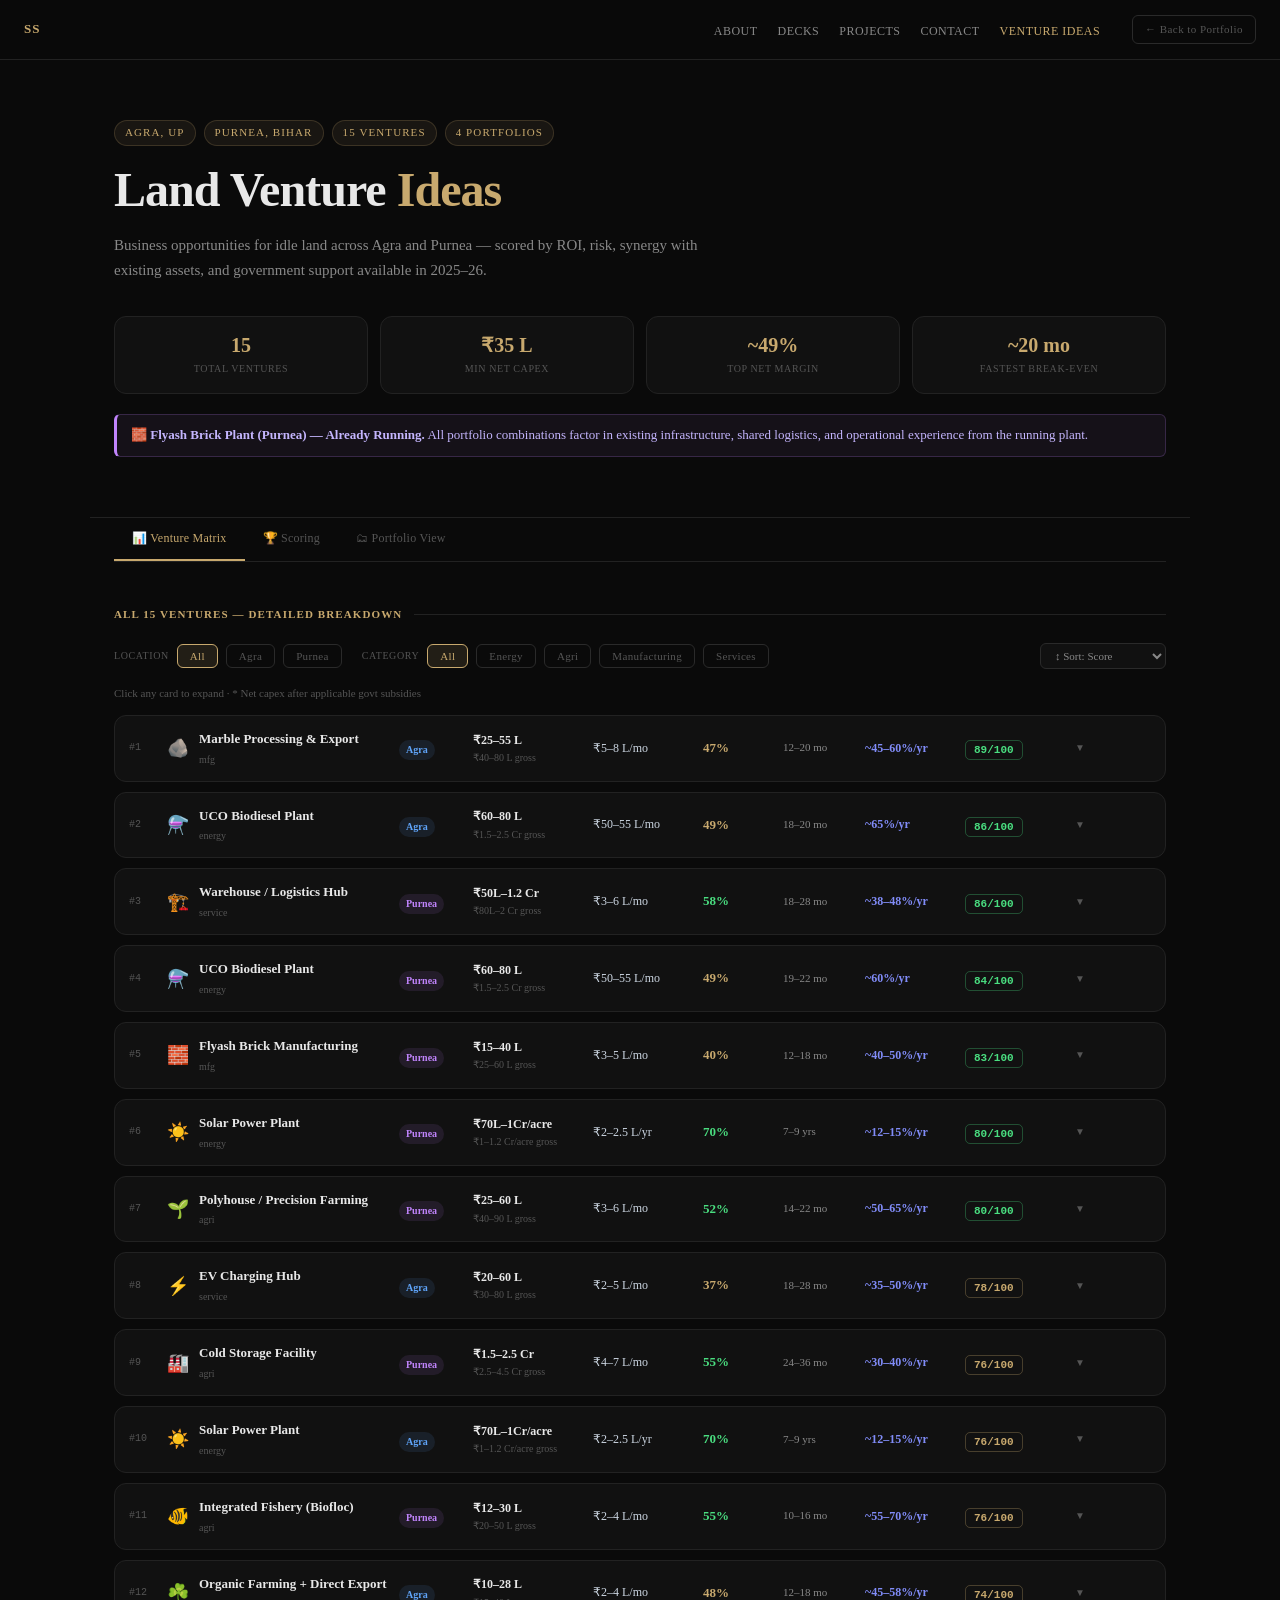
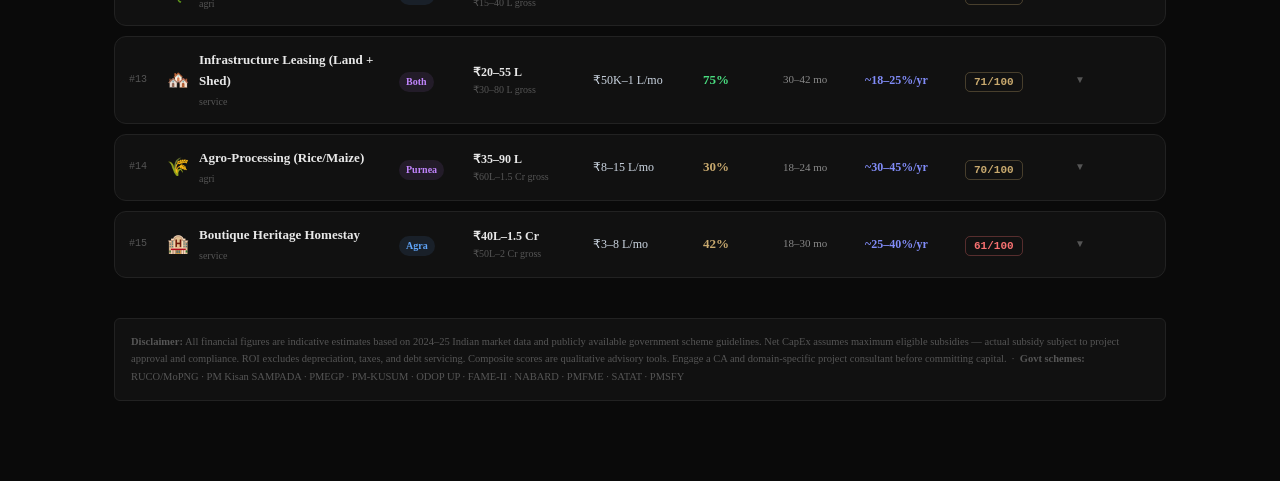
==== ventures.html @ 859bbc7e "ventures" ====
<!DOCTYPE html>
<html lang="en">
<head>
  <meta charset="UTF-8" />
  <meta name="viewport" content="width=device-width, initial-scale=1.0" />
  <title>Venture Ideas | Shreyas Singh</title>
  <meta name="description" content="Land venture opportunities — Agra & Purnea. Business ideas, financials, risks, and portfolio combinations." />
  <style>
    /* ── RESET & BASE — matching shreyassingh.in ── */
    *, *::before, *::after { box-sizing: border-box; margin: 0; padding: 0; }

    :root {
      --bg:       #0a0a0a;
      --surface:  #111111;
      --surface2: #181818;
      --border:   #222222;
      --border2:  #2a2a2a;
      --accent:   #c8a96e;   /* gold — matches SS site */
      --accent2:  #a0845a;
      --text:     #e8e8e8;
      --muted:    #888888;
      --dimmed:   #555555;
      --green:    #4ade80;
      --red:      #f87171;
      --blue:     #60a5fa;
      --purple:   #c084fc;
      --teal:     #2dd4bf;
      --orange:   #fb923c;
      --radius:   6px;
      --radius-lg:12px;
    }

    html { scroll-behavior: smooth; }

    body {
      background: var(--bg);
      color: var(--text);
      font-family: 'Georgia', 'Times New Roman', serif;
      line-height: 1.6;
      min-height: 100vh;
    }

    a { color: var(--accent); text-decoration: none; }
    a:hover { color: var(--text); }

    /* ── NAV — identical to main site ── */
    nav {
      position: fixed; top: 0; left: 0; right: 0; z-index: 100;
      background: rgba(10,10,10,0.96);
      backdrop-filter: blur(12px);
      border-bottom: 1px solid var(--border);
      display: flex; align-items: center;
      padding: 0 24px; height: 60px;
      gap: 32px;
    }

    .nav-logo {
      font-size: 13px; font-weight: 700; letter-spacing: 0.08em;
      color: var(--accent); text-transform: uppercase; white-space: nowrap;
    }

    .nav-links {
      display: flex; gap: 20px; list-style: none;
      margin-left: auto;
    }

    .nav-links a {
      font-size: 12px; color: var(--muted); letter-spacing: 0.04em;
      transition: color 0.2s; font-family: 'Georgia', serif;
      text-transform: uppercase;
    }
    .nav-links a:hover, .nav-links a.active { color: var(--text); }

    .nav-back {
      font-size: 11px; color: var(--dimmed);
      letter-spacing: 0.04em; border: 1px solid var(--border2);
      padding: 5px 12px; border-radius: var(--radius);
      transition: all 0.2s; white-space: nowrap;
    }
    .nav-back:hover { color: var(--accent); border-color: var(--accent); }

    /* ── HERO ── */
    .hero {
      padding: 120px 24px 60px;
      max-width: 1100px; margin: 0 auto;
      border-bottom: 1px solid var(--border);
    }

    .hero-tag {
      font-size: 11px; color: var(--accent);
      text-transform: uppercase; letter-spacing: 0.1em;
      margin-bottom: 16px; display: flex; gap: 8px; align-items: center;
      flex-wrap: wrap;
    }
    .hero-tag span {
      background: rgba(200,169,110,0.08);
      border: 1px solid rgba(200,169,110,0.2);
      padding: 3px 10px; border-radius: 100px;
    }

    .hero h1 {
      font-size: clamp(28px, 5vw, 48px);
      font-weight: 700; letter-spacing: -0.02em;
      line-height: 1.15; margin-bottom: 16px;
    }
    .hero h1 em { color: var(--accent); font-style: normal; }

    .hero-sub {
      font-size: 15px; color: var(--muted); max-width: 600px;
      line-height: 1.7; margin-bottom: 28px;
    }

    /* KPI strip */
    .kpi-strip {
      display: grid; grid-template-columns: repeat(4, 1fr);
      gap: 12px; margin-top: 32px;
    }
    .kpi-box {
      background: var(--surface);
      border: 1px solid var(--border);
      border-radius: var(--radius-lg);
      padding: 16px 14px; text-align: center;
    }
    .kpi-val {
      font-size: 20px; font-weight: 700; color: var(--accent);
      font-family: 'Georgia', serif; line-height: 1.2; margin-bottom: 4px;
    }
    .kpi-lbl { font-size: 10px; color: var(--dimmed); text-transform: uppercase; letter-spacing: 0.06em; }

    .flyash-note {
      margin-top: 20px;
      background: rgba(192,132,252,0.06);
      border: 1px solid rgba(192,132,252,0.2);
      border-left: 3px solid var(--purple);
      border-radius: var(--radius);
      padding: 10px 14px;
      font-size: 13px; color: #c4b5fd;
    }

    /* ── LAYOUT ── */
    .main { max-width: 1100px; margin: 0 auto; padding: 0 24px 80px; }

    /* ── SECTION HEADING ── */
    .section-hd {
      display: flex; align-items: center; gap: 12px;
      margin: 44px 0 20px;
    }
    .section-hd h2 {
      font-size: 11px; color: var(--accent);
      text-transform: uppercase; letter-spacing: 0.1em; font-weight: 700;
    }
    .section-hd::after {
      content: ''; flex: 1; height: 1px; background: var(--border);
    }

    /* ── FILTERS ── */
    .filters {
      display: flex; gap: 8px; flex-wrap: wrap; align-items: center;
      margin-bottom: 16px;
    }
    .filter-label { font-size: 10px; color: var(--dimmed); text-transform: uppercase; letter-spacing: 0.06em; }
    .filter-btn {
      background: transparent; border: 1px solid var(--border2);
      color: var(--dimmed); padding: 5px 12px; border-radius: var(--radius);
      font-size: 11px; cursor: pointer; font-family: 'Georgia', serif;
      transition: all 0.15s; letter-spacing: 0.03em;
    }
    .filter-btn:hover { color: var(--text); border-color: var(--border2); }
    .filter-btn.active {
      background: rgba(200,169,110,0.12);
      border-color: var(--accent); color: var(--accent);
    }
    .sort-select {
      background: var(--surface); border: 1px solid var(--border2);
      color: var(--muted); padding: 5px 10px; border-radius: var(--radius);
      font-size: 11px; font-family: 'Georgia', serif; cursor: pointer;
      margin-left: auto;
    }

    /* ── VENTURE CARDS ── */
    .venture-card {
      background: var(--surface);
      border: 1px solid var(--border);
      border-radius: var(--radius-lg);
      margin-bottom: 10px;
      overflow: hidden;
      transition: border-color 0.2s;
    }
    .venture-card:hover { border-color: var(--border2); }
    .venture-card.open { border-color: rgba(200,169,110,0.35); }

    .card-row {
      display: grid;
      grid-template-columns: 28px 22px 190px 64px 110px 100px 70px 72px 90px 100px 28px;
      gap: 0 10px;
      padding: 13px 14px;
      align-items: center;
      cursor: pointer;
      transition: background 0.15s;
    }
    .card-row:hover { background: rgba(255,255,255,0.02); }

    .card-rank { font-size: 10px; color: var(--dimmed); font-family: monospace; }
    .card-icon { font-size: 18px; line-height: 1; }
    .card-name { font-size: 13px; font-weight: 700; color: var(--text); margin-bottom: 2px; }
    .card-cat  { font-size: 10px; color: var(--dimmed); }

    .loc-pill {
      font-size: 10px; padding: 2px 7px; border-radius: 100px;
      font-weight: 600; display: inline-block;
    }
    .loc-agra   { background: rgba(96,165,250,0.1); color: var(--blue); }
    .loc-purnea { background: rgba(192,132,252,0.1); color: var(--purple); }

    .card-capex .primary { font-size: 12px; font-weight: 700; color: var(--text); }
    .card-capex .secondary { font-size: 10px; color: var(--dimmed); }

    .card-num { font-size: 12px; color: #cbd5e1; }

    .margin-val {
      font-size: 13px; font-weight: 700;
    }
    .margin-hi { color: var(--green); }
    .margin-md { color: var(--accent); }

    .be-val { font-size: 11px; color: var(--muted); }

    .score-badge {
      font-size: 11px; font-weight: 700; font-family: monospace;
      padding: 3px 8px; border-radius: 5px; border: 1px solid;
    }
    .score-hi  { color: var(--green);  border-color: rgba(74,222,128,0.3); }
    .score-mid { color: var(--accent); border-color: rgba(200,169,110,0.3); }
    .score-lo  { color: var(--red);    border-color: rgba(248,113,113,0.3); }

    .chevron {
      font-size: 10px; color: var(--dimmed);
      transition: transform 0.2s; user-select: none;
    }
    .chevron.open { transform: rotate(180deg); }

    /* ── EXPANDED DETAIL ── */
    .card-detail {
      display: none;
      padding: 0 14px 16px;
      border-top: 1px solid rgba(200,169,110,0.15);
    }
    .card-detail.open { display: block; }

    .detail-grid {
      display: grid; grid-template-columns: 1fr 1fr 1fr;
      gap: 14px; margin-top: 14px;
    }

    .detail-col-hd {
      font-size: 9px; text-transform: uppercase; letter-spacing: 0.08em;
      margin-bottom: 8px; font-weight: 700;
    }
    .detail-col-hd.fin  { color: #818cf8; }
    .detail-col-hd.risk { color: var(--red); }
    .detail-col-hd.mit  { color: var(--green); }

    .fin-row {
      display: flex; justify-content: space-between;
      padding: 4px 0; border-bottom: 1px solid rgba(255,255,255,0.04);
      font-size: 11.5px;
    }
    .fin-row .fl { color: var(--dimmed); }
    .fin-row .fv { color: var(--text); font-weight: 600; font-family: monospace; }

    .govt-chip {
      margin-top: 8px; background: rgba(251,191,36,0.07);
      border: 1px solid rgba(251,191,36,0.2);
      border-radius: var(--radius); padding: 7px 9px;
      font-size: 10.5px; color: #fbbf24; line-height: 1.5;
    }

    .risk-item, .mit-item {
      display: flex; gap: 6px; margin-bottom: 6px;
      padding: 7px 9px; border-radius: var(--radius);
      font-size: 11.5px; align-items: flex-start;
    }
    .risk-item { background: rgba(248,113,113,0.06); color: #fca5a5; }
    .risk-item .dot { color: var(--red); flex-shrink: 0; margin-top: 1px; }
    .mit-item  { background: rgba(74,222,128,0.06); color: #86efac; }
    .mit-item .dot  { color: var(--green); flex-shrink: 0; margin-top: 1px; }

    .synergy-chip {
      margin-top: 8px; background: rgba(96,165,250,0.06);
      border: 1px solid rgba(96,165,250,0.2);
      border-radius: var(--radius); padding: 7px 9px;
      font-size: 11px; color: #93c5fd; line-height: 1.5;
    }

    /* score breakdown */
    .score-breakdown {
      margin-top: 14px; background: rgba(255,255,255,0.02);
      border: 1px solid var(--border); border-radius: var(--radius);
      padding: 12px 14px;
    }
    .sb-hd { font-size: 9px; color: var(--dimmed); text-transform: uppercase; letter-spacing: 0.07em; margin-bottom: 10px; }
    .sb-grid { display: grid; grid-template-columns: repeat(3,1fr); gap: 10px; }
    .sb-item-lbl {
      display: flex; justify-content: space-between;
      font-size: 9px; color: var(--dimmed); margin-bottom: 3px;
    }
    .bar-track { height: 4px; background: rgba(255,255,255,0.07); border-radius: 2px; overflow: hidden; }
    .bar-fill { height: 100%; border-radius: 2px; transition: width 0.5s ease; }

    /* ── PORTFOLIO SECTION ── */
    .portfolio-grid { display: grid; grid-template-columns: 1fr 1fr; gap: 14px; }

    .pf-card {
      background: var(--surface);
      border: 1px solid var(--border);
      border-radius: var(--radius-lg);
      overflow: hidden; cursor: pointer;
      transition: border-color 0.2s;
    }
    .pf-card:hover { border-color: var(--border2); }

    .pf-header { padding: 16px; }
    .pf-loc { font-size: 10px; text-transform: uppercase; letter-spacing: 0.07em; font-weight: 700; margin-bottom: 3px; }
    .pf-name { font-size: 16px; font-weight: 700; color: var(--text); margin-bottom: 4px; }
    .pf-sub  { font-size: 11px; color: var(--dimmed); }
    .pf-ventures { display: flex; gap: 5px; flex-wrap: wrap; margin: 10px 0; }
    .pf-vtag {
      background: rgba(255,255,255,0.05); border: 1px solid rgba(255,255,255,0.08);
      border-radius: 5px; padding: 3px 8px; font-size: 10px; color: #94a3b8;
    }
    .pf-kpis {
      display: grid; grid-template-columns: repeat(4,1fr);
      border-top: 1px solid var(--border);
    }
    .pf-kpi { padding: 10px 8px; text-align: center; border-right: 1px solid var(--border); }
    .pf-kpi:last-child { border-right: none; }
    .pf-kpi-val { font-size: 11px; font-weight: 700; font-family: monospace; line-height: 1.3; }
    .pf-kpi-lbl { font-size: 9px; color: var(--dimmed); margin-top: 2px; }
    .pf-desc { padding: 12px 16px; font-size: 12px; color: var(--muted); line-height: 1.6; border-top: 1px solid var(--border); }
    .pf-why { padding: 0 16px 14px; }
    .pf-why-hd { font-size: 9px; text-transform: uppercase; letter-spacing: 0.07em; color: var(--dimmed); margin-bottom: 8px; }
    .pf-why-item {
      display: flex; gap: 6px; margin-bottom: 5px;
      font-size: 11.5px; color: #94a3b8; align-items: flex-start;
    }
    .pf-why-item::before { content: '→'; flex-shrink: 0; color: var(--accent); }

    /* ── MASTER STRATEGY ── */
    .master-box {
      margin-top: 20px;
      background: rgba(200,169,110,0.04);
      border: 1px solid rgba(200,169,110,0.2);
      border-left: 3px solid var(--accent);
      border-radius: var(--radius-lg);
      padding: 20px 22px;
    }
    .master-box h3 { font-size: 14px; color: var(--accent); margin-bottom: 8px; }
    .master-box p { font-size: 13px; color: var(--muted); line-height: 1.7; }
    .master-stats {
      display: grid; grid-template-columns: repeat(3,1fr);
      gap: 10px; margin-top: 16px;
    }
    .master-stat {
      background: var(--surface2); border: 1px solid var(--border);
      border-radius: var(--radius); padding: 10px; text-align: center;
    }
    .master-stat .val { font-size: 15px; font-weight: 700; color: var(--accent); font-family: monospace; }
    .master-stat .lbl { font-size: 9px; color: var(--dimmed); margin-top: 2px; text-transform: uppercase; }

    /* ── DISCLAIMER ── */
    .disclaimer {
      margin-top: 40px; padding: 14px 16px;
      background: var(--surface); border: 1px solid var(--border);
      border-radius: var(--radius); font-size: 10.5px; color: var(--dimmed); line-height: 1.7;
    }
    .disclaimer strong { color: var(--dimmed); }

    /* ── SCORING TAB ── */
    .score-rank-card {
      background: var(--surface); border: 1px solid var(--border);
      border-radius: var(--radius-lg); padding: 14px 16px; margin-bottom: 10px;
      display: flex; gap: 14px; align-items: center;
    }
    .score-ring {
      width: 48px; height: 48px; border-radius: 50%;
      display: flex; align-items: center; justify-content: center;
      flex-shrink: 0; position: relative;
    }
    .score-ring canvas { position: absolute; top: 0; left: 0; }
    .score-ring-inner {
      width: 36px; height: 36px; border-radius: 50%;
      background: var(--surface); display: flex; align-items: center;
      justify-content: center; font-size: 11px; font-weight: 700;
      font-family: monospace; position: relative; z-index: 2;
    }
    .sr-info { flex: 1; }
    .sr-title { display: flex; gap: 8px; align-items: center; margin-bottom: 8px; flex-wrap: wrap; }
    .sr-name { font-size: 14px; font-weight: 700; color: var(--text); }
    .sr-bars { display: grid; grid-template-columns: repeat(6,1fr); gap: 8px; }
    .sr-bar-lbl { font-size: 9px; color: var(--dimmed); margin-bottom: 3px; }
    .sr-roi { font-size: 12px; font-weight: 700; color: var(--muted); margin-left: auto; }

    /* ── TABS ── */
    .tab-nav {
      display: flex; gap: 0; border-bottom: 1px solid var(--border);
      margin: 0 0 0; position: sticky; top: 60px; z-index: 50;
      background: var(--bg);
    }
    .tab-btn {
      background: none; border: none; border-bottom: 2px solid transparent;
      color: var(--dimmed); padding: 13px 18px; font-size: 12px;
      cursor: pointer; font-family: 'Georgia', serif; transition: color 0.15s;
      letter-spacing: 0.02em; white-space: nowrap;
    }
    .tab-btn:hover { color: var(--text); }
    .tab-btn.active { color: var(--accent); border-bottom-color: var(--accent); }

    .tab-pane { display: none; }
    .tab-pane.active { display: block; }

    /* ── RESPONSIVE ── */
    @media (max-width: 768px) {
      .card-row { grid-template-columns: 20px 20px 1fr 60px 60px 28px; }
      .card-row .hide-mob { display: none; }
      .detail-grid { grid-template-columns: 1fr; }
      .kpi-strip { grid-template-columns: repeat(2,1fr); }
      .portfolio-grid { grid-template-columns: 1fr; }
      .master-stats { grid-template-columns: 1fr; }
      .sb-grid { grid-template-columns: repeat(2,1fr); }
      .pf-kpis { grid-template-columns: repeat(2,1fr); }
      .sr-bars { grid-template-columns: repeat(3,1fr); }
      nav { gap: 16px; }
      .nav-links { gap: 12px; }
    }
  </style>
</head>
<body>

<!-- NAV -->
<nav>
  <span class="nav-logo">SS</span>
  <ul class="nav-links">
    <li><a href="https://shreyassingh.in/#about">About</a></li>
    <li><a href="https://shreyassingh.in/#presentations">Decks</a></li>
    <li><a href="https://shreyassingh.in/#projects">Projects</a></li>
    <li><a href="https://shreyassingh.in/#contact">Contact</a></li>
    <li><a href="/ventures.html" class="active" style="color:var(--accent)">Venture Ideas</a></li>
  </ul>
  <a href="https://shreyassingh.in" class="nav-back">← Back to Portfolio</a>
</nav>

<!-- HERO -->
<div class="hero">
  <div class="hero-tag">
    <span>Agra, UP</span>
    <span>Purnea, Bihar</span>
    <span>15 Ventures</span>
    <span>4 Portfolios</span>
  </div>
  <h1>Land Venture <em>Ideas</em></h1>
  <p class="hero-sub">
    Business opportunities for idle land across Agra and Purnea — scored by ROI, risk, synergy with existing assets, and government support available in 2025–26.
  </p>

  <div class="kpi-strip">
    <div class="kpi-box">
      <div class="kpi-val">15</div>
      <div class="kpi-lbl">Total Ventures</div>
    </div>
    <div class="kpi-box">
      <div class="kpi-val">₹35 L</div>
      <div class="kpi-lbl">Min Net CapEx</div>
    </div>
    <div class="kpi-box">
      <div class="kpi-val">~49%</div>
      <div class="kpi-lbl">Top Net Margin</div>
    </div>
    <div class="kpi-box">
      <div class="kpi-val">~20 mo</div>
      <div class="kpi-lbl">Fastest Break-even</div>
    </div>
  </div>

  <div class="flyash-note">
    🧱 <strong>Flyash Brick Plant (Purnea) — Already Running.</strong> All portfolio combinations factor in existing infrastructure, shared logistics, and operational experience from the running plant.
  </div>
</div>

<!-- MAIN -->
<div class="main">

  <!-- TAB NAV -->
  <div class="tab-nav">
    <button class="tab-btn active" onclick="switchTab('matrix',this)">📊 Venture Matrix</button>
    <button class="tab-btn" onclick="switchTab('scoring',this)">🏆 Scoring</button>
    <button class="tab-btn" onclick="switchTab('portfolio',this)">🗂 Portfolio View</button>
  </div>

  <!-- TAB: MATRIX -->
  <div class="tab-pane active" id="tab-matrix">

    <div class="section-hd"><h2>All 15 Ventures — Detailed Breakdown</h2></div>

    <div class="filters">
      <span class="filter-label">Location</span>
      <button class="filter-btn active" onclick="filterBy('loc','All',this)">All</button>
      <button class="filter-btn" onclick="filterBy('loc','Agra',this)">Agra</button>
      <button class="filter-btn" onclick="filterBy('loc','Purnea',this)">Purnea</button>
      <span class="filter-label" style="margin-left:12px">Category</span>
      <button class="filter-btn active" onclick="filterBy('cat','All',this)">All</button>
      <button class="filter-btn" onclick="filterBy('cat','energy',this)">Energy</button>
      <button class="filter-btn" onclick="filterBy('cat','agri',this)">Agri</button>
      <button class="filter-btn" onclick="filterBy('cat','mfg',this)">Manufacturing</button>
      <button class="filter-btn" onclick="filterBy('cat','service',this)">Services</button>
      <select class="sort-select" onchange="sortCards(this.value)">
        <option value="score">↕ Sort: Score</option>
        <option value="roi">↕ Sort: ROI</option>
        <option value="breakeven">↕ Sort: Break-even</option>
        <option value="margin">↕ Sort: Margin</option>
      </select>
    </div>

    <div style="font-size:11px;color:var(--dimmed);margin-bottom:12px">
      Click any card to expand · * Net capex after applicable govt subsidies
    </div>

    <div id="cards-container"></div>
  </div>

  <!-- TAB: SCORING -->
  <div class="tab-pane" id="tab-scoring">
    <div class="section-hd"><h2>Composite Scoring — Risk-Adjusted Opportunity</h2></div>
    <p style="font-size:12px;color:var(--dimmed);margin-bottom:16px">
      Weighted score out of 100: ROI 25% · Risk 20% · Synergy 20% · Ease 15% · Govt Support 10% · Market Size 10%
    </p>

    <!-- Legend -->
    <div style="display:flex;gap:8px;flex-wrap:wrap;margin-bottom:20px">
      <div style="display:flex;align-items:center;gap:5px;background:var(--surface);border:1px solid var(--border);border-radius:5px;padding:4px 10px">
        <div style="width:8px;height:8px;border-radius:50%;background:#818cf8"></div>
        <span style="font-size:11px;color:var(--dimmed)">ROI Potential · 25%</span>
      </div>
      <div style="display:flex;align-items:center;gap:5px;background:var(--surface);border:1px solid var(--border);border-radius:5px;padding:4px 10px">
        <div style="width:8px;height:8px;border-radius:50%;background:#34d399"></div>
        <span style="font-size:11px;color:var(--dimmed)">Risk Level · 20%</span>
      </div>
      <div style="display:flex;align-items:center;gap:5px;background:var(--surface);border:1px solid var(--border);border-radius:5px;padding:4px 10px">
        <div style="width:8px;height:8px;border-radius:50%;background:#f59e0b"></div>
        <span style="font-size:11px;color:var(--dimmed)">Synergy · 20%</span>
      </div>
      <div style="display:flex;align-items:center;gap:5px;background:var(--surface);border:1px solid var(--border);border-radius:5px;padding:4px 10px">
        <div style="width:8px;height:8px;border-radius:50%;background:#60a5fa"></div>
        <span style="font-size:11px;color:var(--dimmed)">Ease · 15%</span>
      </div>
    </div>

    <div id="scoring-container"></div>

    <!-- Callout boxes -->
    <div style="display:grid;grid-template-columns:1fr 1fr;gap:12px;margin-top:24px" id="callout-boxes"></div>
  </div>

  <!-- TAB: PORTFOLIO -->
  <div class="tab-pane" id="tab-portfolio">
    <div class="section-hd"><h2>Portfolio Combinations</h2></div>
    <p style="font-size:12px;color:var(--dimmed);margin-bottom:20px">
      Recommended ways to combine ventures on your two plots for maximum synergy, shared infrastructure, and compounding returns.
    </p>
    <div class="portfolio-grid" id="portfolio-container"></div>

    <div class="master-box" id="master-strategy">
      <h3>🌐 Master Strategy — Both Plots Combined</h3>
      <p>Start with <strong style="color:var(--accent)">Flyash Bricks + UCO Biodiesel in Purnea</strong> (infrastructure exists) and <strong style="color:var(--accent)">UCO Biodiesel + Marble Export in Agra</strong> (highest scored, lowest capex). These 4 ventures share the best composite scores and break even within 20 months. Layer Cold Storage and EV Hub in Year 2. Add Solar in Year 3 to power all ventures — opex collapses across the board.</p>
      <div class="master-stats">
        <div class="master-stat"><div class="val">₹1.5–3 Cr</div><div class="lbl">Total Net CapEx (Phase 1)</div></div>
        <div class="master-stat"><div class="val">₹33–57 L/mo</div><div class="lbl">Combined Year 2 Profit</div></div>
        <div class="master-stat"><div class="val">~20 months</div><div class="lbl">Earliest Break-even</div></div>
      </div>
    </div>
  </div>

  <!-- DISCLAIMER -->
  <div class="disclaimer">
    <strong>Disclaimer:</strong> All financial figures are indicative estimates based on 2024–25 Indian market data and publicly available government scheme guidelines. Net CapEx assumes maximum eligible subsidies — actual subsidy subject to project approval and compliance. ROI excludes depreciation, taxes, and debt servicing. Composite scores are qualitative advisory tools. Engage a CA and domain-specific project consultant before committing capital.
    &nbsp;·&nbsp; <strong>Govt schemes:</strong> RUCO/MoPNG · PM Kisan SAMPADA · PMEGP · PM-KUSUM · ODOP UP · FAME-II · NABARD · PMFME · SATAT · PMSFY
  </div>
</div>

<script>
// ── DATA ──────────────────────────────────────────────────────────────
const ventures = [
  { id:1, icon:"⚗️", name:"UCO Biodiesel Plant", loc:"Agra", cat:"energy",
    capex:"₹1.5–2.5 Cr", net:"₹60–80 L", opex:"₹50–55 L/mo", rev:"₹1–1.05 Cr/mo",
    margin:49, be:19, roi:65, beStr:"18–20 mo", roiStr:"~65%/yr",
    tag:"Recommended", tagStyle:"color:#f87171",
    scores:{roi:5,risk:3,ease:3,syn:5,govt:5,mkt:5},
    govt:"70% capex subsidy + OMC guaranteed biodiesel offtake (RUCO scheme) + UP biofuel policy",
    risks:["Hotel supply agreements needed upfront","Urban space constraints for plant","New competition may emerge over time"],
    mits:["Lock Oberoi/ITC/Marriott contracts before launch","Owned land = zero land cost, biggest moat","RUCO first-mover — register before competitors"],
    syn:"6.9M tourists/yr = India's richest UCO density per km². Fatehabad Rd hotel belt 3km long." },

  { id:2, icon:"⚗️", name:"UCO Biodiesel Plant", loc:"Purnea", cat:"energy",
    capex:"₹1.5–2.5 Cr", net:"₹60–80 L", opex:"₹50–55 L/mo", rev:"₹1–1.05 Cr/mo",
    margin:49, be:20, roi:60, beStr:"19–22 mo", roiStr:"~60%/yr",
    tag:"High Priority", tagStyle:"color:#4ade80",
    scores:{roi:5,risk:3,ease:3,syn:5,govt:5,mkt:4},
    govt:"70% capex subsidy + OMC guaranteed offtake (RUCO) + Bihar biofuel policy",
    risks:["UCO supply inconsistency from dhabas/restaurants","Crude oil price dip impacts biodiesel margins","FSSAI RUCO compliance overhead"],
    mits:["Long-term FBO agreements on NH-31 hotel corridor","OMC offtake contract locks biodiesel selling price","RUCO registration grants legal protection"],
    syn:"Shares logistics fleet with flyash brick plant. Rice bran oil from agro-processing = bonus feedstock." },

  { id:3, icon:"🧱", name:"Flyash Brick Manufacturing", loc:"Purnea", cat:"mfg",
    capex:"₹25–60 L", net:"₹15–40 L", opex:"₹3–5 L/mo", rev:"₹8–12 L/mo",
    margin:40, be:15, roi:45, beStr:"12–18 mo", roiStr:"~40–50%/yr",
    tag:"✓ Running", tagStyle:"color:#c084fc",
    scores:{roi:4,risk:4,ease:5,syn:4,govt:4,mkt:4},
    govt:"PMEGP subsidy 15–35% + MSME credit guarantee + ZLD compliance incentives",
    risks:["Flyash supply from thermal plants may fluctuate","Monsoon demand dip (Jun–Sep)","Raw material cost hike (cement, lime)"],
    mits:["Long-term MOU with NTPC Kahalgaon & Barauni plants","Build 2–3 month pre-monsoon inventory","6-month fixed-price supply contracts"],
    syn:"Bihar construction boom: NH-31 expansion, PMAY housing, Patna metro demand." },

  { id:4, icon:"🏭", name:"Cold Storage Facility", loc:"Purnea", cat:"agri",
    capex:"₹2.5–4.5 Cr", net:"₹1.5–2.5 Cr", opex:"₹4–7 L/mo", rev:"₹15–25 L/mo",
    margin:55, be:30, roi:35, beStr:"24–36 mo", roiStr:"~30–40%/yr",
    tag:"High Potential", tagStyle:"color:#60a5fa",
    scores:{roi:3,risk:3,ease:3,syn:5,govt:5,mkt:5},
    govt:"PM Kisan SAMPADA: up to ₹10 Cr grant + 35–50% subsidy (MoFPI) + NABARD priority lending",
    risks:["High electricity cost (₹2–4 L/mo)","Seasonal occupancy gaps","APMC govt warehouse competition"],
    mits:["Rooftop solar covers 50–60% power — links to solar venture","Multi-crop occupancy: potato, maize, litchi, onion","Private quality & traceability beats govt storage"],
    syn:"Purnea is Bihar's potato/litchi/maize belt. 40% of produce rots due to no cold chain." },

  { id:5, icon:"☀️", name:"Solar Power Plant", loc:"Purnea", cat:"energy",
    capex:"₹1–1.2 Cr/acre", net:"₹70L–1Cr/acre", opex:"₹2–2.5 L/yr", rev:"₹85K–1L/mo",
    margin:70, be:96, roi:13, beStr:"7–9 yrs", roiStr:"~12–15%/yr",
    tag:"Passive Income", tagStyle:"color:#fbbf24",
    scores:{roi:2,risk:5,ease:4,syn:5,govt:5,mkt:4},
    govt:"PM-KUSUM + MNRE 40% accelerated depreciation + Bihar REWA solar policy",
    risks:["Long break-even (7–9 years)","Grid connectivity delays from DISCOM","Panel degradation 0.5%/yr"],
    mits:["25-yr PPA with DISCOM locks tariff — guaranteed offtake","Engage Bihar BREDA early for grid approval","Tier-1 panels (Adani/Waaree) with 25-yr output warranty"],
    syn:"Powers cold storage + flyash plant on-site — saves ₹3–5 L/mo combined opex across ventures." },

  { id:6, icon:"☀️", name:"Solar Power Plant", loc:"Agra", cat:"energy",
    capex:"₹1–1.2 Cr/acre", net:"₹70L–1Cr/acre", opex:"₹2–2.5 L/yr", rev:"₹85K–1L/mo",
    margin:70, be:96, roi:13, beStr:"7–9 yrs", roiStr:"~12–15%/yr",
    tag:"Passive Income", tagStyle:"color:#fbbf24",
    scores:{roi:2,risk:5,ease:4,syn:4,govt:5,mkt:4},
    govt:"PM-KUSUM + UPNEDA subsidies + UP net metering policy",
    risks:["Urban Agra land high opportunity cost","Grid saturation near Agra city circle","Space constraint if plot is small"],
    mits:["Rooftop solar if ground area limited — net metering still earns","Apply early for PVVNL grid interconnection NOC","Lease surplus land: ₹21K+/acre/yr passive with 5% escalation"],
    syn:"Agra has 300 sunny days/yr. Powers biodiesel plant + marble unit — big opex reduction." },

  { id:7, icon:"🪨", name:"Marble Processing & Export", loc:"Agra", cat:"mfg",
    capex:"₹40–80 L", net:"₹25–55 L", opex:"₹5–8 L/mo", rev:"₹20–40 L/mo",
    margin:47, be:16, roi:52, beStr:"12–20 mo", roiStr:"~45–60%/yr",
    tag:"Unique to Agra", tagStyle:"color:#2dd4bf",
    scores:{roi:5,risk:3,ease:4,syn:5,govt:5,mkt:5},
    govt:"ODOP UP scheme + GI tag protection + handicraft export incentives + artisan cluster subsidies",
    risks:["Skilled artisan retention is difficult","NGT restrictions on stone-cutting dust","Tourism seasonality (though exports buffer)"],
    mits:["Partner with existing Agra clusters — don't build from scratch","Wet cutting + dust suppression for NGT compliance","B2B export to US/EU/Middle East luxury décor brands"],
    syn:"Agra exports ₹407 Cr+ stone craft/yr. 6.9M tourists = direct retail customers on site." },

  { id:8, icon:"🏨", name:"Boutique Heritage Homestay", loc:"Agra", cat:"service",
    capex:"₹50L–2 Cr", net:"₹40L–1.5 Cr", opex:"₹3–8 L/mo", rev:"₹10–30 L/mo",
    margin:42, be:24, roi:32, beStr:"18–30 mo", roiStr:"~25–40%/yr",
    tag:"Asset Monetisation", tagStyle:"color:#f472b6",
    scores:{roi:3,risk:2,ease:2,syn:4,govt:3,mkt:5},
    govt:"UP Tourism homestay scheme + MUDRA loans + Incredible India B&B scheme + GST input credit",
    risks:["High competition from 4–5 star hotels on Fatehabad Rd","OTA commissions 15–25% (Booking.com/MakeMyTrip)","Occupancy drops Apr–Sep (summer/monsoon)"],
    mits:["'Mughal experience' boutique positioning vs mass market","Direct booking: WhatsApp + Google Business — bypass OTA","MICE & group bookings for off-season: weddings, corporate"],
    syn:"Taj Mahal drew 6.9M tourists in 2024 — all-time record. Year-round demand engine 3km away." },

  { id:9, icon:"🌾", name:"Agro-Processing (Rice/Maize)", loc:"Purnea", cat:"agri",
    capex:"₹60L–1.5 Cr", net:"₹35–90 L", opex:"₹8–15 L/mo", rev:"₹20–40 L/mo",
    margin:30, be:21, roi:37, beStr:"18–24 mo", roiStr:"~30–45%/yr",
    tag:"Bihar Advantage", tagStyle:"color:#34d399",
    scores:{roi:3,risk:3,ease:3,syn:4,govt:5,mkt:4},
    govt:"PM Kisan SAMPADA + PMFME + NABARD agro-processing loans at 7% + FCI procurement tie-up",
    risks:["Crop failure/monsoon dependency on raw material","MSP fluctuations hurt procurement margins","Working capital-intensive during procurement season"],
    mits:["Multi-crop: rice + maize + mustard — diversifies seasonal risk","FCI/Bihar State Food Corp forward contracts","NABARD crop loan + Kisan Credit Card at 4–7%"],
    syn:"Purnea is Bihar's rice bowl. Zero transport cost. Rice bran oil = UCO biodiesel feedstock." },

  { id:10, icon:"⚡", name:"EV Charging Hub", loc:"Agra", cat:"service",
    capex:"₹30–80 L", net:"₹20–60 L", opex:"₹2–5 L/mo", rev:"₹8–20 L/mo",
    margin:37, be:23, roi:42, beStr:"18–28 mo", roiStr:"~35–50%/yr",
    tag:"Future-Ready", tagStyle:"color:#60a5fa",
    scores:{roi:4,risk:3,ease:4,syn:4,govt:5,mkt:4},
    govt:"FAME-II + UP EV Policy 2022 (100% stamp duty exemption) + DISCOM net metering + fast-charger subsidy",
    risks:["EV adoption pace uncertain in India","Highway land cost high in Agra","Grid load management at peak hours"],
    mits:["Hybrid EV + biodiesel station — links to UCO plant for dual-fuel","NH-2 (Delhi–Agra) 1L+ vehicles/day ensures traffic","On-site solar reduces grid dependency 40–50%"],
    syn:"NH-2 is India's busiest highway. Dual-fuel EV+biodiesel station is a unique offering." },

  { id:11, icon:"🌱", name:"Polyhouse / Precision Farming", loc:"Purnea", cat:"agri",
    capex:"₹40–90 L", net:"₹25–60 L", opex:"₹3–6 L/mo", rev:"₹12–22 L/mo",
    margin:52, be:18, roi:55, beStr:"14–22 mo", roiStr:"~50–65%/yr",
    tag:"Modern Farming", tagStyle:"color:#34d399",
    scores:{roi:5,risk:3,ease:3,syn:4,govt:5,mkt:4},
    govt:"NHM polyhouse subsidy 50–65% of cost + NABARD Agri-Infra Fund + Bihar Horticulture Mission",
    risks:["High water requirement — needs drip irrigation setup","Initial crop learning curve for exotic vegetables","Pest management inside enclosed structure"],
    mits:["Drip irrigation funded under PM Krishi Sinchai Yojana (55–75% subsidy)","Partner with KVK (Krishi Vigyan Kendra) Purnea for technical guidance","Use integrated pest management; avoid chemicals"],
    syn:"Grow cherry tomatoes, capsicum, cucumber — 3–5x price premium vs open-field. Sell to Kolkata/Patna supermarkets." },

  { id:12, icon:"🐠", name:"Integrated Fishery (Biofloc)", loc:"Purnea", cat:"agri",
    capex:"₹20–50 L", net:"₹12–30 L", opex:"₹2–4 L/mo", rev:"₹8–16 L/mo",
    margin:55, be:12, roi:60, beStr:"10–16 mo", roiStr:"~55–70%/yr",
    tag:"High ROI", tagStyle:"color:#fbbf24",
    scores:{roi:5,risk:3,ease:3,syn:3,govt:5,mkt:4},
    govt:"PMMSY (PM Matsya Sampada Yojana): 40–60% subsidy on fish farming infrastructure",
    risks:["Water quality management is technical","Fish disease outbreaks can wipe a batch","Monsoon flooding risk on low-lying land"],
    mits:["Biofloc technology is closed system — no land/pond needed","Tie up with CIFE (Central Institute of Fisheries Education) for technical support","Elevated tanks + insurance under PMMSY"],
    syn:"Bihar's high fish demand. Catla, Rohu sell ₹150–250/kg. Zero competition in Purnea district for biofloc." },

  { id:13, icon:"🏗️", name:"Warehouse / Logistics Hub", loc:"Purnea", cat:"service",
    capex:"₹80L–2 Cr", net:"₹50L–1.2 Cr", opex:"₹3–6 L/mo", rev:"₹12–25 L/mo",
    margin:58, be:22, roi:40, beStr:"18–28 mo", roiStr:"~38–48%/yr",
    tag:"Infra Leasing", tagStyle:"color:#fb923c",
    scores:{roi:4,risk:4,ease:4,syn:5,govt:4,mkt:5},
    govt:"PM Gati Shakti + Logistics Policy 2022: tax incentives, priority clearances for warehousing",
    risks:["Long-term leases require creditworthy anchor tenants","Infrastructure maintenance cost","Competition from organised 3PL players (Delhivery, XpressBees)"],
    mits:["Pre-lease to e-commerce (Flipkart/Meesho) or FMCG before construction","Design to warehouse spec — pallet racking, dock levellers","Purnea on NH-31 = natural logistics node for NE India corridor"],
    syn:"NH-31 connects Bihar to NE India. Purnea is a natural break-bulk point. Complements cold storage and agro-processing." },

  { id:14, icon:"☘️", name:"Organic Farming + Direct Export", loc:"Agra", cat:"agri",
    capex:"₹15–40 L", net:"₹10–28 L", opex:"₹2–4 L/mo", rev:"₹8–18 L/mo",
    margin:48, be:14, roi:50, beStr:"12–18 mo", roiStr:"~45–58%/yr",
    tag:"Low Capex", tagStyle:"color:#34d399",
    scores:{roi:4,risk:3,ease:4,syn:3,govt:5,mkt:4},
    govt:"Paramparagat Krishi Vikas Yojana (PKVY): ₹50K/ha cluster grant + organic certification support + APEDA export incentives",
    risks:["3-year organic transition period before certification","Yield dip (20–30%) during transition","Export logistics require compliance documentation"],
    mits:["Grow high-value crops: turmeric, amla, guava — all UP-native","APEDA connects to international organic buyers","Sell to tourist hotels in Agra at 2–3x premium — no export needed initially"],
    syn:"Agra tourists = premium buyer captive audience. Heritage organic from Agra = strong brand story for export." },

  { id:15, icon:"🏘️", name:"Infrastructure Leasing (Land + Shed)", loc:"Both", cat:"service",
    capex:"₹30–80 L", net:"₹20–55 L", opex:"₹50K–1 L/mo", rev:"₹3–8 L/mo",
    margin:75, be:36, roi:20, beStr:"30–42 mo", roiStr:"~18–25%/yr",
    tag:"Lowest Risk", tagStyle:"color:#a5b4fc",
    scores:{roi:2,risk:5,ease:5,syn:3,govt:3,mkt:4},
    govt:"MSME cluster scheme + state industrial park incentives + long-term lease exemptions",
    risks:["Low ROI vs active business ventures","Tenant default risk","Long-term lock-in of land asset"],
    mits:["Lease to govt agencies (Railways, FCI, NTPC) — zero default risk","Tri-party lease agreement with bank guarantee","Escalation clause: 10–15% rent increase every 3 years"],
    syn:"Idle land generates zero return today. Even passive leasing at ₹3–8 L/mo beats zero while you plan active ventures." },
];

const portfolios = [
  { name:"Purnea Core", loc:"Purnea", color:"#c084fc",
    vIds:[3,2], capex:"₹35–65 L", rev:"₹18–22 L/mo", profit:"₹8–12 L/mo", be:"12–18 mo",
    desc:"Build on the running flyash plant. Add UCO biodiesel using same land and logistics. Minimum new infrastructure.",
    why:["Flyash plant already operational — zero setup delay","Collection truck doubles as flyash delivery vehicle","Combined net capex under ₹65L after subsidies","Both ventures have guaranteed govt offtake"] },

  { name:"Purnea Full Stack", loc:"Purnea", color:"#60a5fa",
    vIds:[3,2,4,5,9,11,13], capex:"₹4–7 Cr net", rev:"₹80L–1.3 Cr/mo", profit:"₹45–75 L/mo", be:"24–36 mo",
    desc:"Full industrial-agri cluster: flyash + biodiesel + cold storage + solar + agro-processing + polyhouse + warehouse. Self-sustaining.",
    why:["Solar powers all other ventures — opex collapses","Rice bran oil from agro-processing feeds biodiesel plant","Cold storage + warehouse serves the same farmers","Polyhouse premium produce stored in cold storage"] },

  { name:"Agra Premium", loc:"Agra", color:"#f87171",
    vIds:[1,7,10], capex:"₹1–2.5 Cr net", rev:"₹50–85 L/mo", profit:"₹25–45 L/mo", be:"18–24 mo",
    desc:"Tourism economy is the asset. Hotels supply UCO, tourists buy marble, NH-2 charges EVs.",
    why:["3 ventures all leverage Agra's tourism density","Marble unit sells directly to hotel guests on site","Same hotels supply UCO to biodiesel plant","EV hub on NH-2 — land is the moat"] },

  { name:"Agra Full Stack", loc:"Agra", color:"#2dd4bf",
    vIds:[1,7,10,8,6,14], capex:"₹2.5–5.5 Cr net", rev:"₹1.1–1.9 Cr/mo", profit:"₹60L–1.05 Cr/mo", be:"24–36 mo",
    desc:"Full monetisation: biodiesel + marble + EV hub + boutique hotel + solar + organic farming. Hotel guests are retail customers.",
    why:["Hotel generates UCO that feeds biodiesel plant — circular","Solar powers hotel + EV hub — near-zero electricity cost","Marble unit = direct retail to hotel's own guests","Organic farm supplies the hotel restaurant at premium"] },
];

// ── STATE ─────────────────────────────────────────────────────────────
let activeFilters = { loc: 'All', cat: 'All' };
let currentSort = 'score';
let openCards = new Set();

function calcScore(v) {
  const w = {roi:0.25, risk:0.20, syn:0.20, ease:0.15, govt:0.10, mkt:0.10};
  return Math.round(Object.entries(w).reduce((s,[k,wt]) => s + (v.scores[k]||3)*wt*20, 0));
}

function scoreClass(s) {
  return s >= 80 ? 'score-hi' : s >= 65 ? 'score-mid' : 'score-lo';
}
function scoreColor(s) {
  return s >= 80 ? '#4ade80' : s >= 65 ? '#c8a96e' : '#f87171';
}

// ── RENDER CARDS ──────────────────────────────────────────────────────
function renderCards() {
  let data = ventures.map(v => ({...v, score: calcScore(v)}));

  if (activeFilters.loc !== 'All') {
    data = data.filter(v => v.loc === activeFilters.loc || v.loc === 'Both');
  }
  if (activeFilters.cat !== 'All') {
    data = data.filter(v => v.cat === activeFilters.cat);
  }

  const sortFns = {
    score: (a,b) => b.score - a.score,
    roi:   (a,b) => b.roi - a.roi,
    breakeven: (a,b) => a.be - b.be,
    margin:(a,b) => b.margin - a.margin,
  };
  data.sort(sortFns[currentSort] || sortFns.score);

  const locCls = loc => loc === 'Agra' ? 'loc-agra' : loc === 'Purnea' ? 'loc-purnea' : 'loc-purnea';

  const container = document.getElementById('cards-container');
  container.innerHTML = data.map((v, i) => {
    const isOpen = openCards.has(v.id);
    const sc = v.score;
    const barColors = { roi:'#818cf8', risk:'#4ade80', syn:'#f59e0b', ease:'#60a5fa', govt:'#fbbf24', mkt:'#e879f9' };
    const barLabels = { roi:'ROI', risk:'Risk', syn:'Synergy', ease:'Ease', govt:'Govt', mkt:'Market' };

    return `
    <div class="venture-card ${isOpen ? 'open' : ''}" id="card-${v.id}">
      <div class="card-row" onclick="toggleCard(${v.id})">
        <span class="card-rank">#${i+1}</span>
        <span class="card-icon">${v.icon}</span>
        <div>
          <div class="card-name">${v.name}</div>
          <div class="card-cat">${v.cat}</div>
        </div>
        <div><span class="loc-pill ${locCls(v.loc)}">${v.loc}</span></div>
        <div class="card-capex hide-mob">
          <div class="primary">${v.net}</div>
          <div class="secondary">${v.capex} gross</div>
        </div>
        <div class="card-num hide-mob">${v.opex}</div>
        <div class="margin-val hide-mob ${v.margin > 50 ? 'margin-hi' : 'margin-md'}">${v.margin}%</div>
        <div class="be-val hide-mob">${v.beStr}</div>
        <div class="card-num" style="color:#818cf8;font-weight:700">${v.roiStr}</div>
        <div><span class="score-badge ${scoreClass(sc)}">${sc}/100</span></div>
        <div class="chevron ${isOpen ? 'open' : ''}">▼</div>
      </div>
      <div class="card-detail ${isOpen ? 'open' : ''}">
        <div class="detail-grid">
          <!-- Financials -->
          <div>
            <div class="detail-col-hd fin">Financial Detail</div>
            ${[['Gross CapEx',v.capex],['Net CapEx*',v.net],['Monthly OpEx',v.opex],['Monthly Revenue',v.rev],['Net Margin',v.margin+'%'],['Break-even',v.beStr],['Est. ROI/yr',v.roiStr]]
              .map(([k,val]) => `<div class="fin-row"><span class="fl">${k}</span><span class="fv">${val}</span></div>`).join('')}
            <div class="govt-chip">🏛 ${v.govt}</div>
          </div>
          <!-- Risks -->
          <div>
            <div class="detail-col-hd risk">Key Risks</div>
            ${v.risks.map(r => `<div class="risk-item"><span class="dot">⚠</span>${r}</div>`).join('')}
          </div>
          <!-- Mitigations -->
          <div>
            <div class="detail-col-hd mit">Mitigations</div>
            ${v.mits.map(m => `<div class="mit-item"><span class="dot">✓</span>${m}</div>`).join('')}
            <div class="synergy-chip">🔗 <strong>Synergy:</strong> ${v.syn}</div>
          </div>
        </div>
        <!-- Score breakdown -->
        <div class="score-breakdown">
          <div class="sb-hd">Composite Score Breakdown — ${sc}/100</div>
          <div class="sb-grid">
            ${Object.entries(barColors).map(([k,c]) => `
              <div>
                <div class="sb-item-lbl"><span>${barLabels[k]}</span><span style="color:var(--dimmed)">${v.scores[k]*20}/100</span></div>
                <div class="bar-track"><div class="bar-fill" style="width:${v.scores[k]*20}%;background:${c}"></div></div>
              </div>`).join('')}
          </div>
        </div>
      </div>
    </div>`;
  }).join('');
}

function toggleCard(id) {
  if (openCards.has(id)) openCards.delete(id);
  else openCards.add(id);
  renderCards();
}

// ── SCORING TAB ───────────────────────────────────────────────────────
function renderScoring() {
  const sorted = [...ventures].map(v => ({...v, score: calcScore(v)})).sort((a,b) => b.score - a.score);
  const barColors = { roi:'#818cf8', risk:'#4ade80', syn:'#f59e0b', ease:'#60a5fa', govt:'#fbbf24', mkt:'#e879f9' };
  const barLabels = { roi:'ROI Potential', risk:'Risk Level', syn:'Synergy', ease:'Ease', govt:'Govt Support', mkt:'Market Size' };

  document.getElementById('scoring-container').innerHTML = sorted.map((v, i) => {
    const sc = v.score;
    const c = scoreColor(sc);
    const deg = Math.round(sc * 3.6);
    const locCls = v.loc === 'Agra' ? 'loc-agra' : 'loc-purnea';
    return `
    <div class="score-rank-card">
      <div style="font-size:12px;color:var(--dimmed);font-family:monospace;min-width:24px">#${i+1}</div>
      <div class="score-ring" style="background:conic-gradient(${c} ${deg}deg, rgba(255,255,255,0.07) 0deg)">
        <div class="score-ring-inner" style="color:${c}">${sc}</div>
      </div>
      <div class="sr-info">
        <div class="sr-title">
          <span style="font-size:18px">${v.icon}</span>
          <span class="sr-name">${v.name}</span>
          <span class="loc-pill ${locCls}">${v.loc}</span>
          <span class="sr-roi">${v.roiStr} · ${v.beStr}</span>
        </div>
        <div class="sr-bars">
          ${Object.entries(barColors).map(([k,c]) => `
            <div>
              <div class="sr-bar-lbl">${barLabels[k]}</div>
              <div class="bar-track"><div class="bar-fill" style="width:${v.scores[k]*20}%;background:${c}"></div></div>
            </div>`).join('')}
        </div>
      </div>
    </div>`;
  }).join('');

  // Callout boxes
  const top3 = sorted.slice(0,3);
  const fastBE = [...ventures].map(v=>({...v,score:calcScore(v)})).sort((a,b)=>a.be-b.be).slice(0,3);
  document.getElementById('callout-boxes').innerHTML = `
    <div style="background:rgba(74,222,128,0.05);border:1px solid rgba(74,222,128,0.2);border-left:3px solid var(--green);border-radius:var(--radius-lg);padding:14px">
      <div style="font-size:10px;color:var(--green);text-transform:uppercase;letter-spacing:.07em;margin-bottom:10px">🏆 Top 3 — Start Now</div>
      ${top3.map((v,i)=>`
        <div style="display:flex;gap:8px;align-items:center;padding:6px 0;border-bottom:${i<2?'1px solid rgba(255,255,255,0.04)':'none'}">
          <span style="font-size:14px">${v.icon}</span>
          <div style="flex:1"><div style="font-size:12px;font-weight:600;color:var(--text)">${v.name} — ${v.loc}</div>
          <div style="font-size:10px;color:var(--dimmed)">Net ${v.net} · ${v.roiStr}</div></div>
          <span style="font-size:13px;font-weight:700;color:var(--green);font-family:monospace">${v.score}</span>
        </div>`).join('')}
    </div>
    <div style="background:rgba(251,191,36,0.05);border:1px solid rgba(251,191,36,0.2);border-left:3px solid #fbbf24;border-radius:var(--radius-lg);padding:14px">
      <div style="font-size:10px;color:#fbbf24;text-transform:uppercase;letter-spacing:.07em;margin-bottom:10px">⚡ Quickest Break-even</div>
      ${fastBE.map((v,i)=>`
        <div style="display:flex;gap:8px;align-items:center;padding:6px 0;border-bottom:${i<2?'1px solid rgba(255,255,255,0.04)':'none'}">
          <span style="font-size:14px">${v.icon}</span>
          <div style="flex:1"><div style="font-size:12px;font-weight:600;color:var(--text)">${v.name} — ${v.loc}</div>
          <div style="font-size:10px;color:var(--dimmed)">Break-even ${v.beStr} · Margin ${v.margin}%</div></div>
          <span style="font-size:13px;font-weight:700;color:#fbbf24;font-family:monospace">${v.beStr}</span>
        </div>`).join('')}
    </div>`;
}

// ── PORTFOLIO TAB ─────────────────────────────────────────────────────
function renderPortfolio() {
  const pfColors = { "Purnea Core":"#c084fc","Purnea Full Stack":"#60a5fa","Agra Premium":"#f87171","Agra Full Stack":"#2dd4bf" };
  document.getElementById('portfolio-container').innerHTML = portfolios.map(p => {
    const c = p.color;
    const pvs = p.vIds.map(id => ventures.find(v => v.id === id)).filter(Boolean);
    return `
    <div class="pf-card">
      <div class="pf-header">
        <div class="pf-loc" style="color:${c}">${p.loc}</div>
        <div class="pf-name">${p.name}</div>
        <div class="pf-sub">${p.desc}</div>
        <div class="pf-ventures">${pvs.map(v=>`<span class="pf-vtag">${v.icon} ${v.name.split(' ').slice(0,2).join(' ')}</span>`).join('')}</div>
      </div>
      <div class="pf-kpis">
        <div class="pf-kpi"><div class="pf-kpi-val" style="color:${c}">${p.capex}</div><div class="pf-kpi-lbl">Net CapEx*</div></div>
        <div class="pf-kpi"><div class="pf-kpi-val" style="color:var(--green)">${p.rev}</div><div class="pf-kpi-lbl">Monthly Revenue</div></div>
        <div class="pf-kpi"><div class="pf-kpi-val" style="color:var(--accent)">${p.profit}</div><div class="pf-kpi-lbl">Monthly Profit</div></div>
        <div class="pf-kpi"><div class="pf-kpi-val" style="color:var(--red)">${p.be}</div><div class="pf-kpi-lbl">Break-even</div></div>
      </div>
      <div class="pf-why">
        <div class="pf-why-hd">Why This Works</div>
        ${p.why.map(w=>`<div class="pf-why-item">${w}</div>`).join('')}
      </div>
    </div>`;
  }).join('');
}

// ── FILTER / SORT / TAB LOGIC ─────────────────────────────────────────
function filterBy(type, val, btn) {
  activeFilters[type] = val;
  const group = btn.parentElement.querySelectorAll('.filter-btn');
  const allBtns = [...group];
  const sameCat = allBtns.filter(b => b.getAttribute('onclick') && b.getAttribute('onclick').includes(`'${type}'`));
  sameCat.forEach(b => b.classList.remove('active'));
  btn.classList.add('active');
  renderCards();
}

function sortCards(val) {
  currentSort = val;
  renderCards();
}

function switchTab(id, btn) {
  document.querySelectorAll('.tab-pane').forEach(p => p.classList.remove('active'));
  document.querySelectorAll('.tab-btn').forEach(b => b.classList.remove('active'));
  document.getElementById('tab-' + id).classList.add('active');
  btn.classList.add('active');
}

// ── INIT ──────────────────────────────────────────────────────────────
renderCards();
renderScoring();
renderPortfolio();
</script>
</body>
</html>
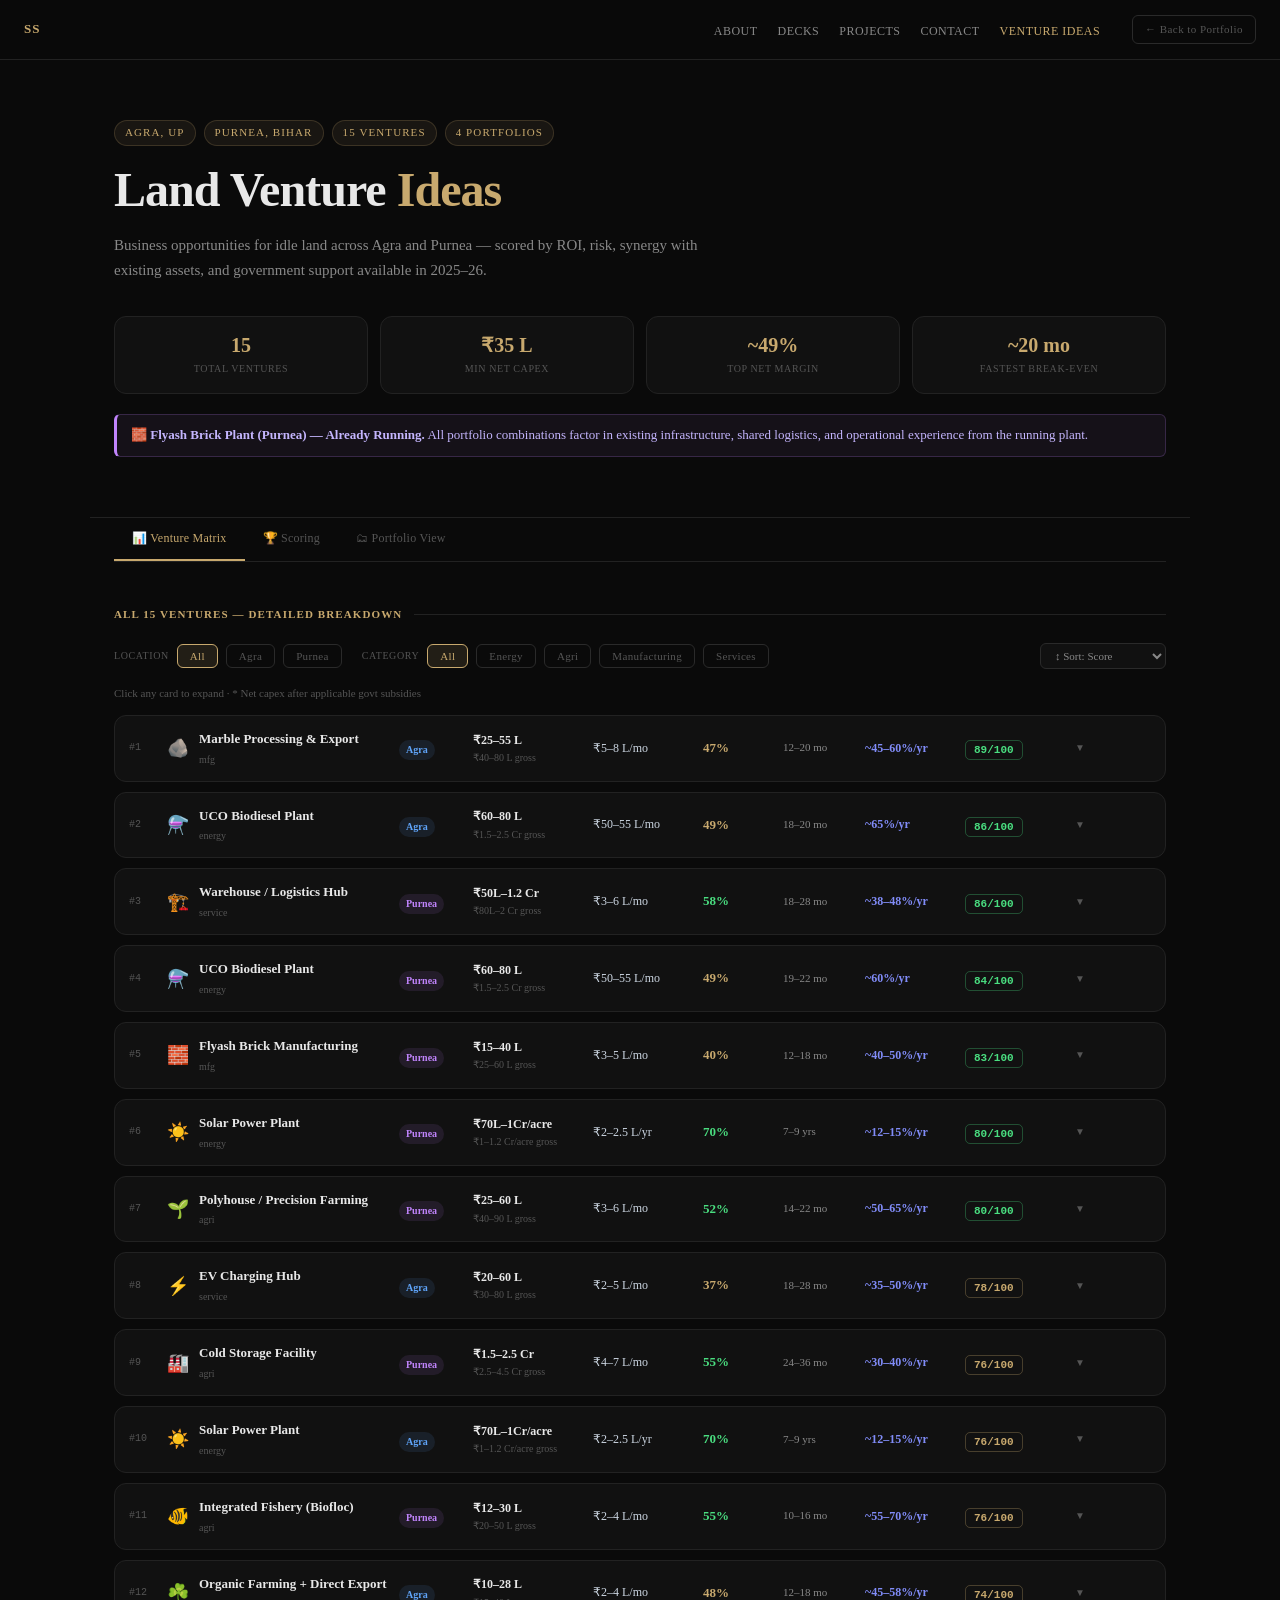
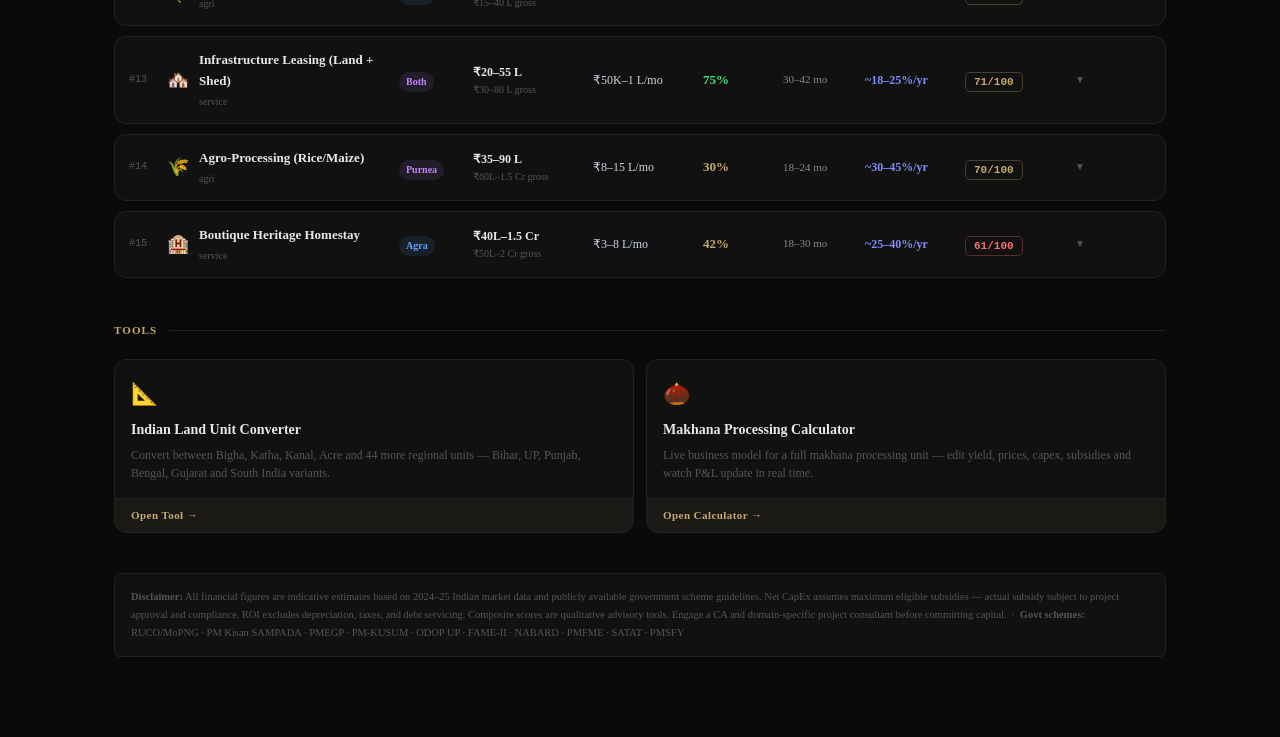
==== commit 4e414982: "LU converter" ====
--- a/ventures.html
+++ b/ventures.html
@@ -418,6 +418,25 @@
     .tab-pane { display: none; }
     .tab-pane.active { display: block; }
 
+    /* ── CALCULATOR BUTTON ── */
+    .calc-btn {
+      display: inline-flex; align-items: center; gap: 6px;
+      margin-top: 12px;
+      background: linear-gradient(135deg, #1e3a8a 0%, #3b82f6 100%);
+      color: white; text-decoration: none;
+      font-size: 12px; font-weight: 700; letter-spacing: 0.03em;
+      padding: 9px 16px; border-radius: 8px;
+      border: none; cursor: pointer;
+      transition: all 0.2s; font-family: 'Georgia', serif;
+      box-shadow: 0 2px 8px rgba(59,130,246,0.35);
+    }
+    .calc-btn:hover {
+      transform: translateY(-1px);
+      box-shadow: 0 4px 14px rgba(59,130,246,0.45);
+      color: white;
+    }
+    .calc-btn:active { transform: translateY(0); }
+
     /* ── RESPONSIVE ── */
     @media (max-width: 768px) {
       .card-row { grid-template-columns: 20px 20px 1fr 60px 60px 28px; }
@@ -579,6 +598,46 @@
     </div>
   </div>
 
+  <!-- TOOLS -->
+  <div style="margin-top:40px;">
+    <div class="section-hd"><h2>Tools</h2></div>
+    <div style="display:grid;grid-template-columns:repeat(auto-fit,minmax(240px,1fr));gap:12px;">
+
+      <a href="calculators/land-unit-converter.html" style="
+        display:block; text-decoration:none;
+        background:var(--surface); border:1px solid var(--border);
+        border-radius:var(--radius-lg); overflow:hidden;
+        transition:border-color 0.2s;
+      " onmouseover="this.style.borderColor='var(--accent)'" onmouseout="this.style.borderColor='var(--border)'">
+        <div style="padding:16px;">
+          <div style="font-size:22px;margin-bottom:8px;">📐</div>
+          <div style="font-size:14px;font-weight:700;color:var(--text);margin-bottom:4px;">Indian Land Unit Converter</div>
+          <div style="font-size:12px;color:var(--dimmed);line-height:1.5;">Convert between Bigha, Katha, Kanal, Acre and 44 more regional units — Bihar, UP, Punjab, Bengal, Gujarat and South India variants.</div>
+        </div>
+        <div style="padding:8px 16px;background:rgba(200,169,110,0.05);border-top:1px solid var(--border);font-size:11px;color:var(--accent);font-weight:600;letter-spacing:0.04em;">
+          Open Tool →
+        </div>
+      </a>
+
+      <a href="calculators/makhana-calculator.html" style="
+        display:block; text-decoration:none;
+        background:var(--surface); border:1px solid var(--border);
+        border-radius:var(--radius-lg); overflow:hidden;
+        transition:border-color 0.2s;
+      " onmouseover="this.style.borderColor='var(--accent)'" onmouseout="this.style.borderColor='var(--border)'">
+        <div style="padding:16px;">
+          <div style="font-size:22px;margin-bottom:8px;">🌰</div>
+          <div style="font-size:14px;font-weight:700;color:var(--text);margin-bottom:4px;">Makhana Processing Calculator</div>
+          <div style="font-size:12px;color:var(--dimmed);line-height:1.5;">Live business model for a full makhana processing unit — edit yield, prices, capex, subsidies and watch P&L update in real time.</div>
+        </div>
+        <div style="padding:8px 16px;background:rgba(200,169,110,0.05);border-top:1px solid var(--border);font-size:11px;color:var(--accent);font-weight:600;letter-spacing:0.04em;">
+          Open Calculator →
+        </div>
+      </a>
+
+    </div>
+  </div>
+
   <!-- DISCLAIMER -->
   <div class="disclaimer">
     <strong>Disclaimer:</strong> All financial figures are indicative estimates based on 2024–25 Indian market data and publicly available government scheme guidelines. Net CapEx assumes maximum eligible subsidies — actual subsidy subject to project approval and compliance. ROI excludes depreciation, taxes, and debt servicing. Composite scores are qualitative advisory tools. Engage a CA and domain-specific project consultant before committing capital.
@@ -593,6 +652,7 @@
     capex:"₹1.5–2.5 Cr", net:"₹60–80 L", opex:"₹50–55 L/mo", rev:"₹1–1.05 Cr/mo",
     margin:49, be:19, roi:65, beStr:"18–20 mo", roiStr:"~65%/yr",
     tag:"Recommended", tagStyle:"color:#f87171",
+    calcUrl:"calculators/makhana-calculator.html",
     scores:{roi:5,risk:3,ease:3,syn:5,govt:5,mkt:5},
     govt:"70% capex subsidy + OMC guaranteed biodiesel offtake (RUCO scheme) + UP biofuel policy",
     risks:["Hotel supply agreements needed upfront","Urban space constraints for plant","New competition may emerge over time"],
@@ -860,6 +920,14 @@
               </div>`).join('')}
           </div>
         </div>
+        ${v.calcUrl ? `
+        <div style="margin-top:14px; padding-top:12px; border-top:1px solid rgba(200,169,110,0.15);">
+          <a href="${v.calcUrl}" class="calc-btn" target="_blank">
+            <svg width="14" height="14" viewBox="0 0 24 24" fill="none" stroke="currentColor" stroke-width="2.5" stroke-linecap="round" stroke-linejoin="round"><rect x="2" y="3" width="20" height="14" rx="2"/><path d="M8 21h8M12 17v4"/><path d="M7 8h2v2H7zm4 0h2v2h-2zm4 0h2v2h-2zM7 12h2v2H7zm4 0h2v2h-2zm4 0h2v2h-2z"/></svg>
+            Open Live Processing Calculator
+          </a>
+          <span style="font-size:10px; color:var(--dimmed); margin-left:10px;">Interactive model — edit any assumption, see P&L update in real time</span>
+        </div>` : ''}
       </div>
     </div>`;
   }).join('');
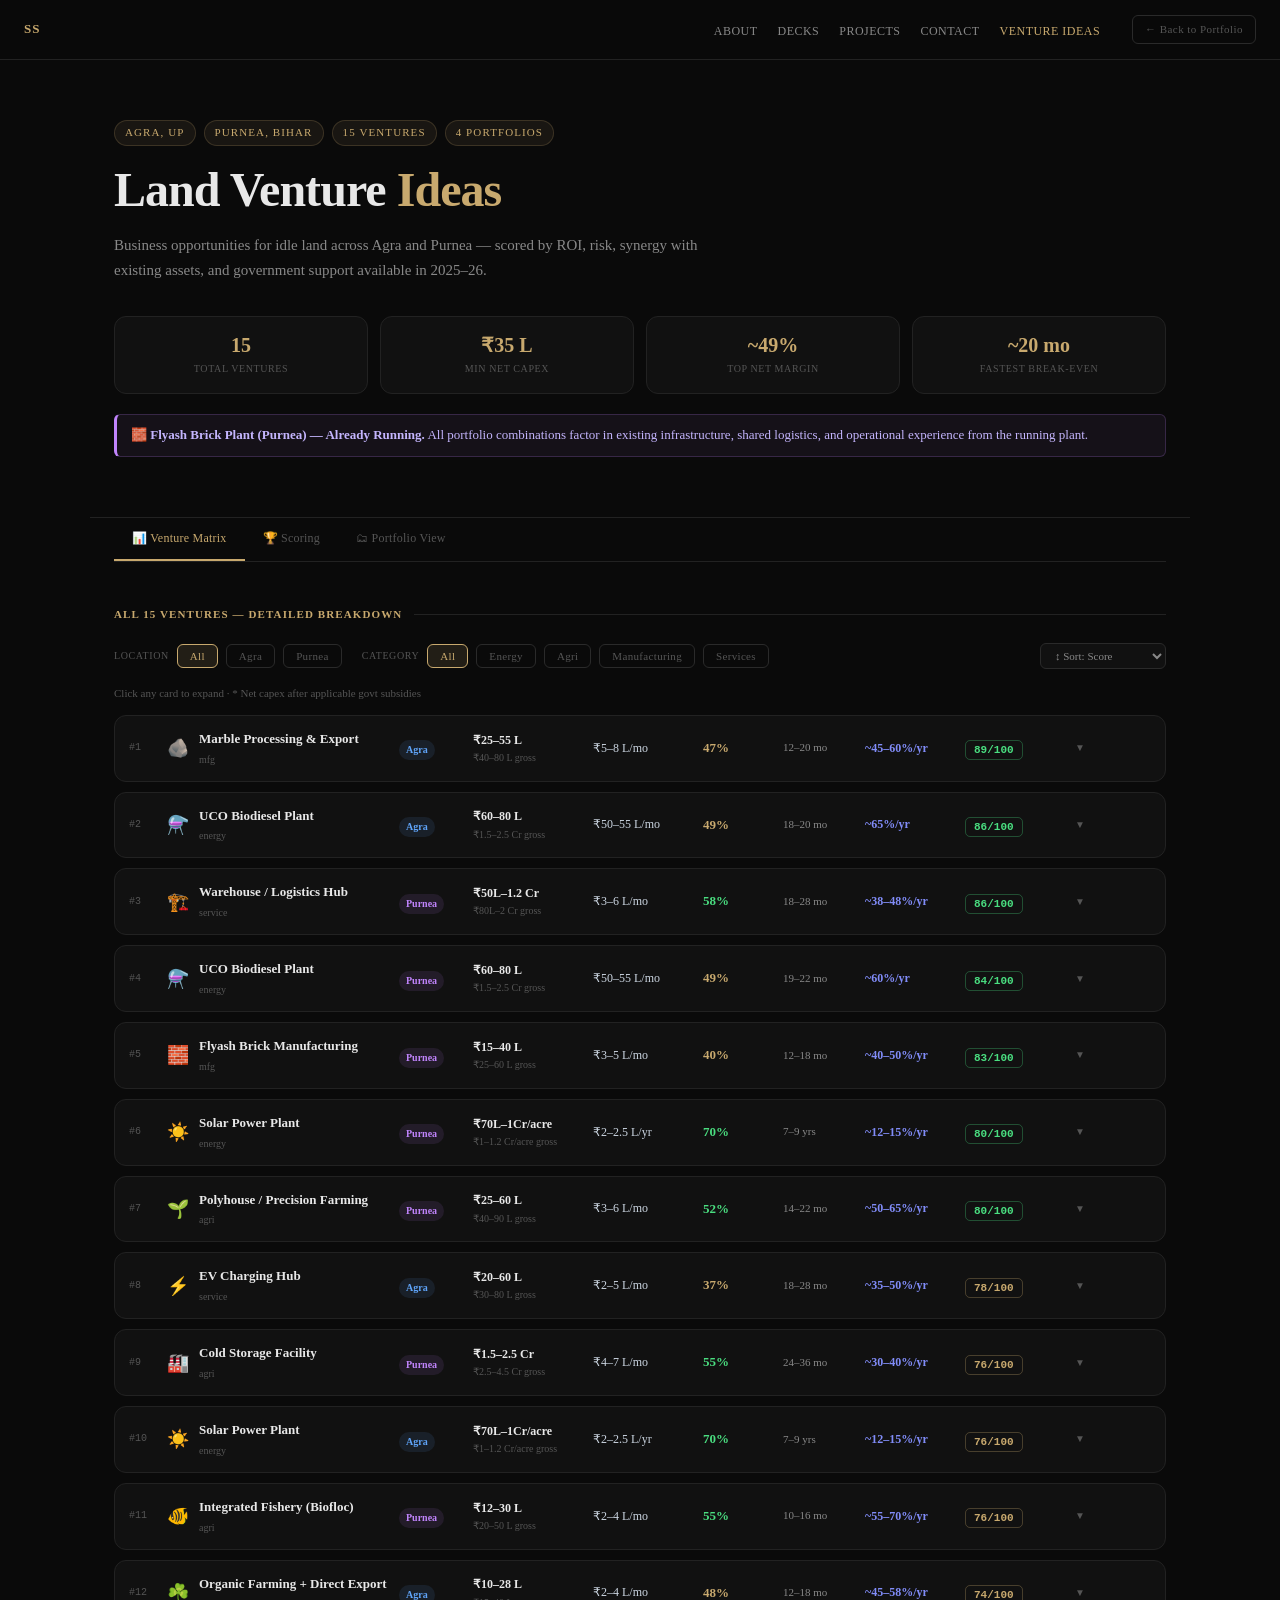
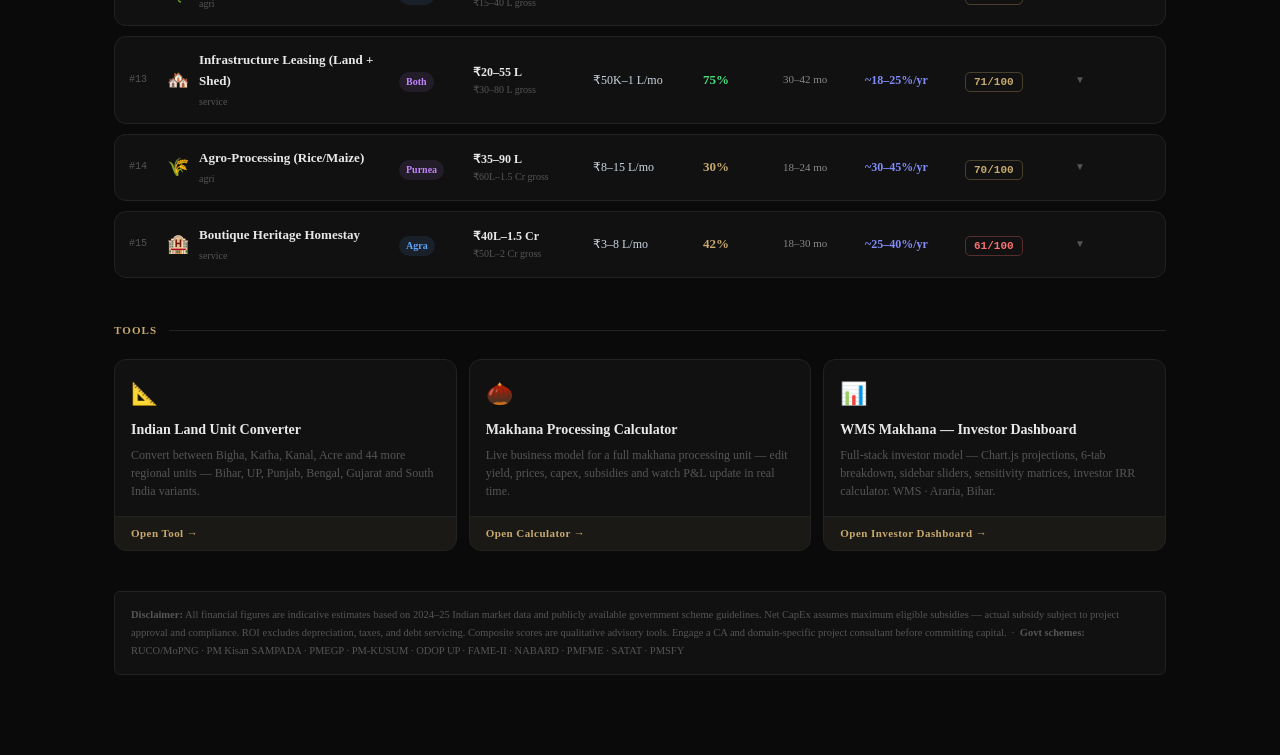
==== commit 7c26160e: "makhana" ====
--- a/ventures.html
+++ b/ventures.html
@@ -632,6 +632,22 @@
         </div>
         <div style="padding:8px 16px;background:rgba(200,169,110,0.05);border-top:1px solid var(--border);font-size:11px;color:var(--accent);font-weight:600;letter-spacing:0.04em;">
           Open Calculator →
+        </div>
+      </a>
+
+      <a href="calculators/makhana-wms.html" style="
+        display:block; text-decoration:none;
+        background:var(--surface); border:1px solid var(--border);
+        border-radius:var(--radius-lg); overflow:hidden;
+        transition:border-color 0.2s;
+      " onmouseover="this.style.borderColor='var(--accent)'" onmouseout="this.style.borderColor='var(--border)'">
+        <div style="padding:16px;">
+          <div style="font-size:22px;margin-bottom:8px;">📊</div>
+          <div style="font-size:14px;font-weight:700;color:var(--text);margin-bottom:4px;">WMS Makhana — Investor Dashboard</div>
+          <div style="font-size:12px;color:var(--dimmed);line-height:1.5;">Full-stack investor model — Chart.js projections, 6-tab breakdown, sidebar sliders, sensitivity matrices, investor IRR calculator. WMS · Araria, Bihar.</div>
+        </div>
+        <div style="padding:8px 16px;background:rgba(200,169,110,0.05);border-top:1px solid var(--border);font-size:11px;color:var(--accent);font-weight:600;letter-spacing:0.04em;">
+          Open Investor Dashboard →
         </div>
       </a>
 
